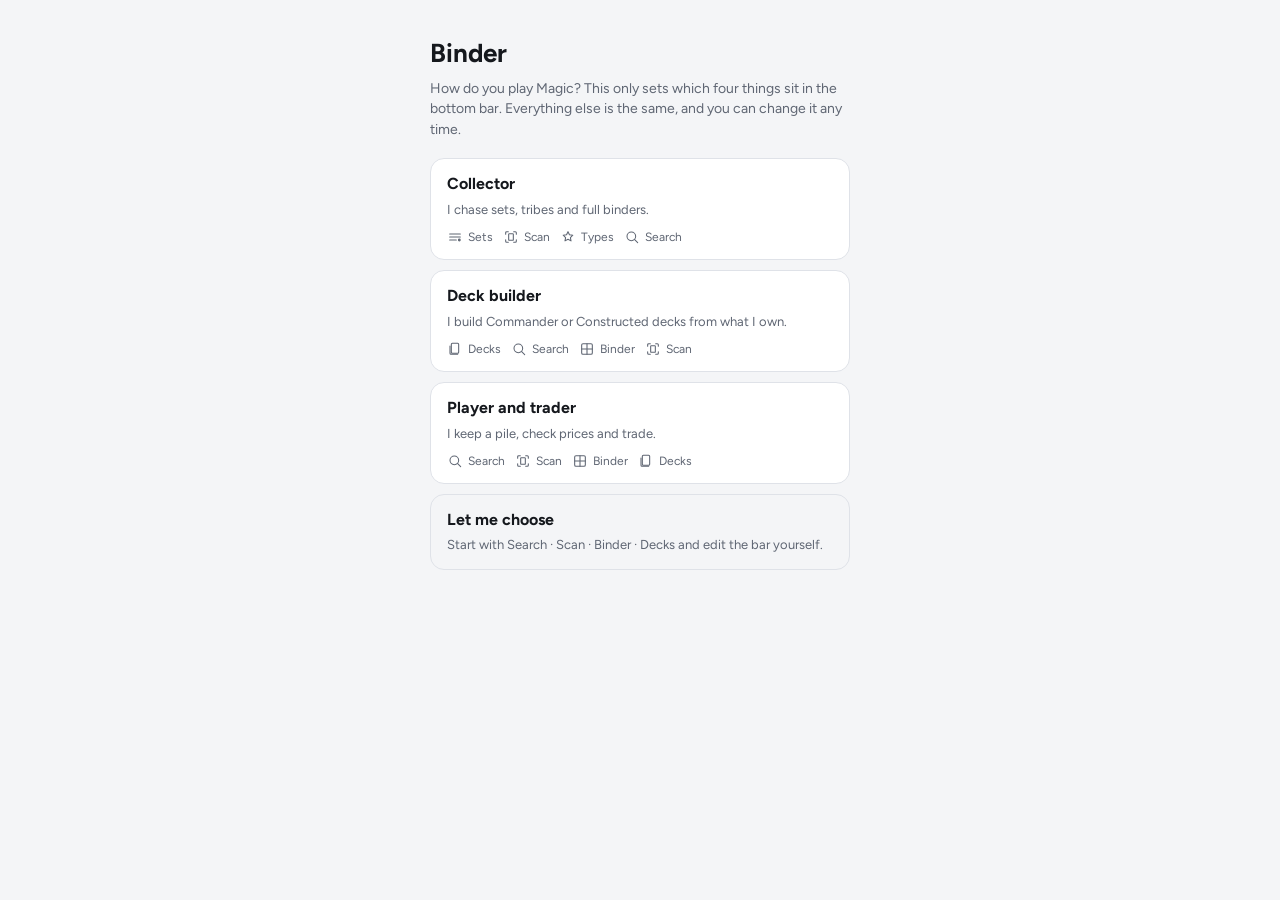
==== index.html @ 67ba95e0 "Live scanning: foil-tolerant presence timer, duplicate guard A foil full-art land sat on "Hold still" ====
<!doctype html>
<html lang="en">
<head>
<meta charset="utf-8">
<meta name="viewport" content="width=device-width,initial-scale=1,viewport-fit=cover">
<title>Binder</title>
<meta name="description" content="Offline Magic: The Gathering collection tracker. Scan a card with the camera, it goes in the binder.">
<meta name="theme-color" content="#121417" media="(prefers-color-scheme: dark)">
<meta name="theme-color" content="#f4f5f7" media="(prefers-color-scheme: light)">
<meta name="apple-mobile-web-app-capable" content="yes">
<meta name="apple-mobile-web-app-status-bar-style" content="black-translucent">
<meta name="apple-mobile-web-app-title" content="Binder">
<link rel="manifest" href="manifest.webmanifest">
<link rel="icon" href="icons/icon-192.png" type="image/png">
<link rel="apple-touch-icon" href="icons/icon-192.png">
<link rel="preconnect" href="https://fonts.googleapis.com">
<link rel="preconnect" href="https://fonts.gstatic.com" crossorigin>
<link rel="stylesheet" href="https://fonts.googleapis.com/css2?family=Figtree:wght@400;500;600;700&family=IBM+Plex+Mono:wght@400;500;600&display=swap">
<link rel="stylesheet" href="css/binder.css?v=20261018j">
</head>
<body>
<div class="app" id="app">
  <section class="screen on" id="v-loading"><div class="loading" aria-live="polite"><b>Binder</b><div id="ldmsg">Loading card index…</div><div class="bar"><i id="ldbar" style="width:3%"></i></div><div class="mu" id="ldsub" style="font-size:12px"></div></div></section>
  <section class="screen" id="v-search"></section>
  <section class="screen" id="v-scan"></section>
  <section class="screen" id="v-binder"></section>
  <section class="screen" id="v-decks"></section>
  <section class="screen" id="v-card"></section>
  <section class="screen" id="v-deck"></section>
  <section class="screen" id="v-review"></section>
  <section class="screen" id="v-sets"></section>
  <section class="screen" id="v-types"></section>
  <section class="screen" id="v-checklist"></section>
  <section class="screen" id="v-more"></section>
  <section class="screen" id="v-archetype"></section>
  <nav class="tabbar" id="tabbar" hidden aria-label="Sections"></nav>
</div>
<div class="overlay" id="overlay"><div class="sheet" id="sheet" role="dialog" aria-modal="true"></div></div>
<div class="toast" id="toast" role="status" aria-live="polite"></div>
<script src="js/vendor/tesseract.min.js?v=5.1.1"></script>
<script src="js/binder.js?v=20261018j"></script>
</body>
</html>
---- css/binder.css ----
/* Binder — mana-coded theme. Dark-first; light values under prefers-color-scheme and data-theme. Colour identity is a stripe + pips, everything else neutral. */
:root{
  --bg:#121417; --fg:#eceef1; --mu:#9aa2ad; --ln:#2a2f36; --sf:#1b1f24; --sf2:#232830; --ac:#e6e8ec; --aci:#121417; --acs:#343941;
  --ok:#5fc08a; --oks:#1a3326; --wn:#e0a84c; --wn-ink:#1a1407; --wns:#3b2e14; --bad:#e06a6a;
  --W:#e9dcb0; --U:#4f8fc9; --B:#8a7f94; --R:#d2604a; --G:#4f9a58; --C:#8d8d93;
  --sans:"Figtree",system-ui,-apple-system,"Segoe UI",sans-serif; --mono:"IBM Plex Mono",ui-monospace,Menlo,monospace;
  color-scheme:dark;
}
@media (prefers-color-scheme:light){ :root:not([data-theme="dark"]){
  --bg:#f4f5f7; --fg:#15181d; --mu:#5f6673; --ln:#dfe2e8; --sf:#ffffff; --sf2:#eef0f3; --ac:#15181d; --aci:#ffffff; --acs:#d9dce2;
  --ok:#1f7a45; --oks:#dff0e6; --wn:#8a5a00; --wn-ink:#ffffff; --wns:#fbeccb; --bad:#b23b3b;
  --W:#d9c98f; --U:#3f7fb8; --B:#5a5064; --R:#c4503a; --G:#3f8a4a; --C:#7d7d83; color-scheme:light } }
:root[data-theme="light"]{
  --bg:#f4f5f7; --fg:#15181d; --mu:#5f6673; --ln:#dfe2e8; --sf:#ffffff; --sf2:#eef0f3; --ac:#15181d; --aci:#ffffff; --acs:#d9dce2;
  --ok:#1f7a45; --oks:#dff0e6; --wn:#8a5a00; --wn-ink:#ffffff; --wns:#fbeccb; --bad:#b23b3b;
  --W:#d9c98f; --U:#3f7fb8; --B:#5a5064; --R:#c4503a; --G:#3f8a4a; --C:#7d7d83; color-scheme:light }

*{box-sizing:border-box}
[hidden]{display:none!important}
html,body{height:100%}
body{margin:0;background:var(--bg);color:var(--fg);font-family:var(--sans);font-size:14px;line-height:1.35;-webkit-font-smoothing:antialiased;caret-color:var(--fg);accent-color:var(--U);scrollbar-color:var(--ln) transparent;scrollbar-width:thin}
::selection{background:var(--acs);color:var(--fg)}
button,input,textarea{font:inherit;color:inherit}
button{background:none;border:0;padding:0;cursor:pointer;text-align:inherit}
button:focus-visible,input:focus-visible,textarea:focus-visible,[tabindex]:focus-visible{outline:2px solid var(--U);outline-offset:2px}
.app{height:100%;max-width:560px;margin:0 auto;display:flex;flex-direction:column;background:var(--bg)}
.screen{flex:1;min-height:0;overflow-y:auto;display:none;flex-direction:column;padding-block:12px 16px;padding-left:max(16px,env(safe-area-inset-left,0px));padding-right:max(16px,env(safe-area-inset-right,0px))}
.screen.on{display:flex}
@media (hover:hover){.row:hover,.recent:hover,.deckline:hover,.grid3 button:hover,.setrow:hover{background:var(--sf2)}.btn:hover{border-color:var(--mu)}.btn.pri:hover{opacity:.92}.chip:hover{border-color:var(--mu)}.tabbar button:hover{color:var(--fg)}}
.btn:active,.chip:active,.step button:active{transform:scale(.97)}
.row,.btn,.chip,.deckline,.grid3 button,.tabbar button{transition:background-color .15s,border-color .15s,transform .1s}
.tabbar{display:flex;border-top:1px solid var(--ln);background:var(--bg);padding-top:6px;padding-bottom:max(8px,env(safe-area-inset-bottom,0px));padding-left:max(6px,env(safe-area-inset-left,0px));padding-right:max(6px,env(safe-area-inset-right,0px))}
.tabbar button{flex:1;display:flex;flex-direction:column;align-items:center;gap:2px;font-size:11px;color:var(--mu);padding:4px 0;min-height:48px;justify-content:center;position:relative;border-radius:10px}
.tabbar button svg{width:24px;height:24px;fill:none;stroke:currentColor;stroke-width:1.6;stroke-linecap:round;stroke-linejoin:round}
.tabbar button.on{color:var(--fg);font-weight:600}.tabbar button.on svg{stroke-width:2.1}
.tabbar .badge{position:absolute;top:3px;left:calc(50% + 7px);background:var(--wn);color:var(--wn-ink);font-size:11px;font-weight:700;border-radius:999px;padding:0 5px;line-height:16px;min-width:16px;text-align:center}

.top{display:flex;align-items:center;justify-content:space-between;gap:10px;margin-bottom:10px;min-height:32px}
.top h1{font-size:18px;font-weight:700;margin:0;letter-spacing:-.01em}
.top .s{font-size:12px;color:var(--mu)}
.back{color:var(--fg);font-weight:600;font-size:14px;display:inline-flex;align-items:center;gap:4px;min-height:32px}
.in{display:flex;align-items:center;gap:8px;border:1px solid var(--ln);border-radius:10px;padding:0 12px;background:var(--sf);min-height:44px}
.in input{flex:1;min-width:0;background:none;border:0;padding:10px 0;font-size:15px}
.in input::placeholder{color:var(--mu)}
.in .x{color:var(--mu);min-width:28px;min-height:28px;display:flex;align-items:center;justify-content:center;font-size:16px}
.chips{display:flex;flex-wrap:wrap;gap:6px;margin-top:8px}
.chip{font-size:12.5px;padding:0 11px;min-height:34px;border:1px solid var(--ln);border-radius:999px;display:inline-flex;align-items:center;gap:6px;background:var(--sf);color:var(--fg)}
.chip.on{background:var(--ac);color:var(--aci);border-color:var(--ac)}
.chip.on .pip{box-shadow:0 0 0 1.5px var(--aci)}
.h{font-size:12px;text-transform:uppercase;letter-spacing:.06em;color:var(--mu);font-weight:600;padding:14px 2px 4px}
.lst{display:flex;flex-direction:column}
.row{display:flex;align-items:center;gap:10px;padding:0 2px;border-bottom:1px solid var(--ln);min-height:52px;min-width:0;width:100%;color:var(--fg)}
.row:last-child{border-bottom:0}
.row .tx{flex:1;min-width:0}
.row .n{font-weight:600;white-space:nowrap;overflow:hidden;text-overflow:ellipsis;font-size:14.5px}
.row .d{font-size:12.5px;color:var(--mu);white-space:nowrap;overflow:hidden;text-overflow:ellipsis;display:flex;align-items:center;gap:6px;margin-top:1px}
.row .d>span+span::before{content:"·";margin-right:6px;opacity:.6}
.row .tx .bar{margin-top:7px;width:100%}
.row.dim .n{color:var(--mu);font-weight:500}
.q{font-family:var(--mono);font-variant-numeric:tabular-nums;font-size:14px;min-width:34px;text-align:right;color:var(--mu)}
.q.own{color:var(--fg);font-weight:600}
.q small{display:block;font-size:11.5px;font-weight:400;color:var(--mu);margin-top:1px}
.stripe{width:4px;align-self:stretch;border-radius:2px;flex:0 0 auto;background:var(--ln);min-height:36px}
.stripe.W{background:var(--W)}.stripe.U{background:var(--U)}.stripe.B{background:var(--B)}.stripe.R{background:var(--R)}.stripe.G{background:var(--G)}.stripe.C{background:var(--C)}
.pips{display:inline-flex;gap:2px;vertical-align:middle;flex:0 0 auto}
.pip{width:11px;height:11px;border-radius:50%;display:inline-block;border:1px solid rgba(0,0,0,.25);font-size:8px;line-height:10px;text-align:center;font-family:var(--mono);color:#1a1a1a;background:var(--C)}
.pip.W{background:var(--W)}.pip.U{background:var(--U)}.pip.B{background:var(--B)}.pip.R{background:var(--R)}.pip.G{background:var(--G)}
.pill{display:inline-flex;align-items:center;gap:4px;font-size:12px;padding:0 8px;min-height:22px;border-radius:999px;background:var(--sf2);border:1px solid var(--ln);white-space:nowrap;color:var(--fg)}
.pill.ok{color:var(--ok);background:var(--oks);border-color:transparent}
.pill.wn{color:var(--wn);background:var(--wns);border-color:transparent}
.btn{display:inline-flex;align-items:center;justify-content:center;gap:6px;padding:0 14px;min-height:44px;border-radius:10px;font-weight:600;font-size:14px;border:1px solid var(--ln);background:var(--sf);color:var(--fg);width:100%}
.btn.pri{background:var(--ac);color:var(--aci);border-color:var(--ac)}
.btn.ghost{background:transparent}
.btn.sm{min-height:36px;font-size:13px;padding:0 12px;width:auto}
.btn[disabled]{opacity:.45;cursor:default}
.btnrow{display:flex;gap:8px;margin-top:12px}.btnrow .btn{flex:1}
.card{background:var(--sf2);border:1.5px solid var(--ln);border-radius:6px;position:relative;overflow:hidden;flex:0 0 auto;display:flex;flex-direction:column;text-align:left}
.card .ttl{font-size:11.5px;font-weight:600;line-height:1.2;padding:5px 6px 2px;display:-webkit-box;-webkit-line-clamp:2;-webkit-box-orient:vertical;overflow:hidden;color:var(--fg);min-height:32px}
.card .art{flex:1;margin:3px 5px;border-radius:3px;background:var(--bg);min-height:0}
.card .ft{font-size:11px;color:var(--mu);padding:2px 6px 5px;display:flex;justify-content:space-between;gap:6px;align-items:center;min-width:0}
.card .ft span{white-space:nowrap;overflow:hidden;text-overflow:ellipsis}
.card .ft .pips{flex:0 0 auto}
.card.sm{width:34px;height:48px;border-radius:4px}.card.sm .ttl,.card.sm .ft{display:none}.card.sm .art{margin:4px}
.card.md{width:104px;height:146px}.card.lg{width:120px;height:168px}
.card.lg .ttl{font-size:13px;min-height:36px}.card.lg .ft{font-size:11.5px}
.card.W{border-color:var(--W)}.card.U{border-color:var(--U)}.card.B{border-color:var(--B)}.card.R{border-color:var(--R)}.card.G{border-color:var(--G)}.card.C{border-color:var(--C)}
.card.M{border-image:linear-gradient(var(--ci1),var(--ci2)) 1}
.card img.ci{position:absolute;inset:0;width:100%;height:100%;object-fit:cover;background:transparent}
.card.sm img.ci{object-fit:cover;object-position:center 18%}
.card .foil{position:absolute;right:5px;top:5px;width:9px;height:9px;border-radius:50%;background:linear-gradient(135deg,var(--U),var(--W),var(--R));box-shadow:0 0 0 1.5px var(--sf2)}
.card.ph{border-style:dashed;background:transparent}.card.ph .art{background:transparent}
.grid3{display:grid;grid-template-columns:repeat(3,1fr);gap:10px 8px;justify-items:center;touch-action:pan-y}
.grid3 button{display:flex;flex-direction:column;align-items:center;gap:5px;width:100%;padding:4px 0 6px;border-radius:10px}
.grid3 .lbl{font-size:12px;color:var(--mu);max-width:100%;white-space:nowrap;overflow:hidden;text-overflow:ellipsis;font-family:var(--mono);font-variant-numeric:tabular-nums}
.grid3 .lbl b{color:var(--fg);font-weight:600}
.kv{display:grid;grid-template-columns:auto 1fr;gap:6px 14px;font-size:13px;margin:0}.kv dt{color:var(--mu)}.kv dd{margin:0}
.step{display:inline-flex;align-items:center;border:1px solid var(--ln);border-radius:10px;overflow:hidden;background:var(--sf)}
.step button{min-width:44px;height:44px;display:flex;align-items:center;justify-content:center;font-size:18px;font-weight:600}
.step .v{font-family:var(--mono);font-variant-numeric:tabular-nums;border-left:1px solid var(--ln);border-right:1px solid var(--ln);min-width:44px;height:44px;display:flex;align-items:center;justify-content:center;font-weight:600;font-size:15px}
.sect{background:var(--sf);border:1px solid var(--ln);border-radius:12px;padding:10px 12px}
.sect.warn{border-color:var(--wn)}
.mu{color:var(--mu)}.mono{font-family:var(--mono);font-variant-numeric:tabular-nums}
.empty{color:var(--mu);padding:28px 8px;text-align:center;font-size:13.5px;line-height:1.5}
.note{font-size:12px;color:var(--mu);margin-top:8px;line-height:1.45}
.oracle{font-size:13px;line-height:1.45;white-space:pre-wrap;color:var(--fg)}
.overlay{position:fixed;inset:0;background:rgba(0,0,0,.45);display:flex;align-items:flex-end;justify-content:center;z-index:20;visibility:hidden;opacity:0;transition:opacity .18s,visibility 0s .18s}
.overlay.on{visibility:visible;opacity:1;transition:opacity .18s}
.overlay .sheet{transform:translateY(24px);transition:transform .22s cubic-bezier(.2,.8,.2,1)}
.overlay.on .sheet{transform:none}
.sheet{width:100%;max-width:560px;background:var(--sf);border-radius:18px 18px 0 0;padding:8px 16px;padding-bottom:max(16px,env(safe-area-inset-bottom,0px));border-top:1px solid var(--ln);max-height:88%;overflow-y:auto}
.sheet .grab{width:36px;height:4px;border-radius:2px;background:var(--ln);margin:0 auto 10px}
.compare{display:flex;gap:14px;align-items:flex-start;justify-content:center}
.compare .col{display:flex;flex-direction:column;align-items:center;gap:4px;font-size:11px;color:var(--mu);min-width:0}
.crop{width:96px;height:134px;border-radius:5px;background:var(--sf2);border:1px solid var(--ln);overflow:hidden;position:relative}
.crop img{width:100%;height:100%;object-fit:cover}
.crop:empty::after{content:"no photo";position:absolute;inset:0;display:flex;align-items:center;justify-content:center;font-size:11px;color:var(--mu)}
.conf{height:6px;border-radius:3px;background:var(--ln);overflow:hidden;flex:1}
.conf i{display:block;height:100%;background:var(--ok)}
.conf.wn i{background:var(--wn)}.conf.bad i{background:var(--bad)}
.meter{display:flex;align-items:center;gap:8px;font-family:var(--mono);font-size:12px;color:var(--mu)}
.tray{display:flex;gap:6px;align-items:flex-end;overflow-x:auto;padding:4px 0;scrollbar-width:none}
.sidetabs{display:flex;gap:4px;margin-bottom:10px}
.sidetabs button{flex:1;min-height:34px;border-radius:8px;border:1px solid var(--ln);background:var(--sf);font-size:12px;font-weight:600;color:var(--mu);display:flex;align-items:center;justify-content:center;gap:4px}
.sidetabs button.on{color:var(--fg);border-color:var(--fg)}
.dots{display:flex;gap:5px;justify-content:center;margin:10px 0;flex-wrap:wrap}
.dots i{width:6px;height:6px;border-radius:50%;background:var(--ln)}.dots i.on{background:var(--fg)}
textarea{width:100%;min-height:120px;background:var(--sf);border:1px solid var(--ln);border-radius:10px;padding:10px 12px;font-family:var(--mono);font-size:12.5px;resize:vertical}
.deckline{display:flex;align-items:center;gap:8px;min-height:44px;border-bottom:1px solid var(--ln);width:100%;color:var(--fg)}
.deckline[disabled]{cursor:default}.deckline[disabled] .nm{color:var(--mu);font-style:italic}
.deckline .qn{font-family:var(--mono);color:var(--mu);width:18px;font-size:12px}
.deckline .nm{flex:1;min-width:0;white-space:nowrap;overflow:hidden;text-overflow:ellipsis;font-weight:500}
.deckline.ok .nm{color:var(--mu);font-weight:400}
.deckline .st{font-family:var(--mono);font-size:12px;color:var(--wn);font-weight:600}
.deckline.ok .st{color:var(--ok);font-weight:500}
.bar{height:6px;border-radius:3px;background:var(--ln);overflow:hidden}.bar i{display:block;height:100%;background:var(--fg)}
.toast{position:fixed;left:50%;bottom:calc(72px + env(safe-area-inset-bottom,0px));transform:translateX(-50%);background:var(--ac);color:var(--aci);padding:9px 14px;border-radius:10px;font-size:13px;font-weight:600;opacity:0;transition:opacity .2s;pointer-events:none;z-index:30;max-width:90%;white-space:nowrap;overflow:hidden;text-overflow:ellipsis}
.toast.on{opacity:1}
.toast button{pointer-events:auto;margin-left:10px;text-decoration:underline}
.cam{border:1px dashed var(--ln);border-radius:14px;min-height:240px;display:flex;flex-direction:column;align-items:center;justify-content:center;gap:10px;background:var(--sf);text-align:center;padding:16px;position:relative;overflow:hidden}
.cam img{position:absolute;inset:0;width:100%;height:100%;object-fit:cover;opacity:.3}
.cam .guide{width:120px;height:168px;border:2px dashed var(--mu);border-radius:8px;position:relative;z-index:1}
.cam label,.cam .z{position:relative;z-index:1}
.cam .demo{font-size:12.5px;color:var(--mu);text-decoration:underline;text-underline-offset:3px;min-height:36px;padding:0 8px}
input[type=file]{position:absolute;width:1px;height:1px;opacity:0;pointer-events:none}
.loading{flex:1;display:flex;flex-direction:column;align-items:center;justify-content:center;gap:12px;color:var(--mu);text-align:center;padding:24px}
.loading b{color:var(--fg);font-size:18px}
.loading .bar{width:220px}
@media (prefers-reduced-motion:reduce){.toast,.overlay,.overlay .sheet,.row,.btn,.chip,.deckline,.grid3 button,.tabbar button{transition:none}.btn:active,.chip:active,.step button:active{transform:none}}

.cam video{position:absolute;inset:0;width:100%;height:100%;object-fit:cover;background:#000}
.cam.live{min-height:380px;border-style:solid;border-color:var(--ln);padding:0;justify-content:flex-end;gap:0}
.cam.live .guide{position:absolute;left:50%;top:44%;transform:translate(-50%,-50%);width:min(62%,230px);aspect-ratio:63/88;height:auto;border-color:rgba(255,255,255,.85);box-shadow:0 0 0 2000px rgba(0,0,0,.35)}
.cam.live .ctl{position:relative;z-index:4;width:100%;display:flex;gap:8px;padding:10px;background:linear-gradient(transparent,rgba(0,0,0,.6))}
.cam.live .ctl .btn{flex:1;background:rgba(20,22,26,.85);border-color:rgba(255,255,255,.2);color:#fff}
.cam.live .ctl .btn.pri{background:#fff;color:#111;border-color:#fff}
.cam.live #ocrmsg{position:absolute;left:0;right:0;top:10px;z-index:2;color:#fff;text-shadow:0 1px 2px rgba(0,0,0,.6)}
.cam.live .busy{position:absolute;inset:0 0 64px;z-index:3;background:rgba(0,0,0,.45);display:flex;flex-direction:column;gap:12px;align-items:center;justify-content:center;color:#fff;font-weight:600}
.cam.live .busy .btn{width:auto;background:rgba(20,22,26,.85);border-color:rgba(255,255,255,.3);color:#fff}
.cam.live .ctl .btn{font-size:12.5px;padding:0 8px}
.livehint{position:absolute;left:50%;transform:translateX(-50%);bottom:72px;z-index:2;text-align:center;color:#fff;font-size:12.5px;min-height:16px;pointer-events:none;background:rgba(0,0,0,.55);border-radius:999px;padding:3px 10px;max-width:90%}
.livehint:empty{display:none}
.livebanner{position:absolute;left:10px;right:10px;top:10px;z-index:4;display:flex;align-items:center;gap:10px;padding:8px 10px;border-radius:12px;background:var(--sf);color:var(--fg);border:1px solid var(--ln);box-shadow:0 6px 20px rgba(0,0,0,.35)}
.livebanner.ok{border-color:var(--ok)}.livebanner.review{border-color:var(--wn)}
.livebanner .tx{flex:1;min-width:0}.livebanner .n{font-weight:700;white-space:nowrap;overflow:hidden;text-overflow:ellipsis}.livebanner .d{font-size:12px;color:var(--mu);white-space:nowrap;overflow:hidden;text-overflow:ellipsis}
.livebanner .btn{width:auto;min-height:34px}
.livebanner[hidden]{display:none}
#livetray{min-height:60px}

/* Collection segments, checklist grid */
.lnk{color:inherit;text-decoration:underline;text-decoration-color:var(--ln);text-underline-offset:3px;font:inherit}
.row .d>*{flex:none}
.row .d>.lnk{flex:0 1 auto;min-width:0;overflow:hidden;text-overflow:ellipsis;white-space:nowrap;text-align:left}
.lnk:hover{text-decoration-color:var(--mu)}
.slots{display:grid;gap:10px 8px;justify-items:center;touch-action:pan-y pinch-zoom}
.slots.cols3{grid-template-columns:repeat(3,1fr)}.slots.cols4{grid-template-columns:repeat(4,1fr)}.slots.cols5{grid-template-columns:repeat(5,1fr)}.slots.cols6{grid-template-columns:repeat(6,1fr)}
.slot{position:relative;display:flex;flex-direction:column;align-items:center;gap:4px;width:100%;padding:2px 0 4px;border-radius:10px}
.slot{min-width:0}
.slot .card.md{width:100%;max-width:100%;height:auto;aspect-ratio:63/88}
.slots.cols3 .card .ttl{font-size:11.5px}.slots.cols4 .card .ttl{font-size:10px;min-height:26px}.slots.cols5 .card .ttl,.slots.cols6 .card .ttl{font-size:8px;min-height:20px;padding:3px 4px 1px}
.slots.cols5 .card .ft,.slots.cols6 .card .ft{display:none}
.slot.miss .card{border-style:dashed;opacity:.9}
.slot.miss .card img.ci{filter:grayscale(1) brightness(.75) contrast(.9);opacity:.55}
.slot.miss .card .ttl{color:var(--mu)}
.slot .num{font-size:11px;color:var(--mu)}
.slot .cnt{position:absolute;right:6px;top:6px;background:var(--fg);color:var(--bg);font-size:11px;font-weight:600;border-radius:999px;padding:1px 6px}
.slot .addq{position:absolute;right:4px;bottom:22px;width:32px;height:32px;border-radius:50%;background:var(--sf);border:1px solid var(--ln);color:var(--fg);font-size:18px;line-height:30px;text-align:center;font-weight:600;cursor:pointer}
.slot .pr{position:absolute;left:6px;bottom:24px;font-size:10.5px;background:var(--bg);color:var(--fg);border-radius:4px;padding:0 4px;opacity:.9}
.slots.cols5 .pr,.slots.cols6 .pr,.slots.cols5 .addq,.slots.cols6 .addq{display:none}
.slots.cols5 .cnt,.slots.cols6 .cnt{right:3px;top:3px;font-size:10px;padding:0 4px}
.row .rowbtn{display:flex;align-items:center;gap:10px;flex:1;min-width:0;color:inherit;min-height:52px}
.plus{width:44px;height:44px;border-radius:10px;border:1px solid var(--ln);background:var(--sf);font-size:20px;font-weight:600;color:var(--fg);flex:0 0 auto}
@media (hover:hover){.slot:hover{background:var(--sf2)}.plus:hover,.slot .addq:hover{border-color:var(--mu)}}

/* Tray, bar editor, archetype */
.traygrid{display:grid;grid-template-columns:repeat(4,1fr);gap:8px;margin-top:12px}
.trayitem{display:flex;flex-direction:column;align-items:center;gap:6px;padding:12px 4px 10px;border-radius:12px;border:1px solid var(--ln);background:var(--sf2);font-size:12px;font-weight:600;color:var(--fg);position:relative;min-height:72px}
.trayitem svg{width:24px;height:24px}
.trayitem .badge{position:absolute;top:6px;right:8px;background:var(--wn);color:var(--wn-ink);font-size:11px;font-weight:700;border-radius:999px;padding:0 5px;line-height:16px;min-width:16px;text-align:center}
.iconbtn{width:40px;height:40px;border-radius:9px;border:1px solid var(--ln);background:var(--sf);color:var(--fg);font-size:16px;line-height:1;flex:0 0 auto;display:inline-flex;align-items:center;justify-content:center;text-align:center;padding:0}
.iconbtn[disabled]{opacity:.35}
.row>svg{flex:0 0 auto;color:var(--mu)}
.arch{display:flex;flex-direction:column;gap:18px;max-width:420px;margin:0 auto;padding-block:24px}
.arch-head b{font-size:26px;font-weight:700;display:block;margin-bottom:8px}
.arch-head .mu{font-size:14px;line-height:1.45}
.arch-list{display:flex;flex-direction:column;gap:10px}
.arch-opt{display:flex;flex-direction:column;gap:6px;text-align:left;padding:14px 16px;border-radius:14px;border:1px solid var(--ln);background:var(--sf);color:var(--fg)}
.arch-opt.quiet{background:transparent}
.arch-name{font-weight:700;font-size:16px}
.arch-blurb{font-size:13px;color:var(--mu);line-height:1.4}
.arch-bar{display:flex;gap:10px;margin-top:4px;flex-wrap:wrap}
.arch-bar span{display:inline-flex;align-items:center;gap:5px;font-size:12px;color:var(--mu)}
.arch-bar svg{width:16px;height:16px}
@media (hover:hover){.arch-opt:hover,.trayitem:hover{border-color:var(--mu)}}
.arch-opt:active{transform:scale(.99)}

/* Fraction column: owned / total, right-aligned on a shared axis */
.frac{font-family:var(--mono);font-variant-numeric:tabular-nums;min-width:84px;text-align:right;display:flex;justify-content:flex-end;align-items:baseline;gap:4px;color:var(--mu);font-size:12.5px;flex:0 0 auto}
.frac b{font-size:15px;font-weight:600;color:var(--mu)}
.frac.own b{color:var(--fg)}.frac.ok b{color:var(--ok)}.frac.wn b{color:var(--wn)}
.setrow2,.typerow,.row:has(.frac){min-height:64px;padding-block:8px;align-items:center}
.q .dash{opacity:.5}
/* Chip rails: one horizontal line that scrolls instead of wrapping unevenly */
.chips.rail{flex-wrap:nowrap;overflow-x:auto;overflow-y:hidden;scrollbar-width:none;padding-bottom:2px;min-height:36px}
.chips.rail::-webkit-scrollbar{display:none}
.chips.rail .chip{flex:0 0 auto}
.chip .cnt{font-size:11px;opacity:.75;margin-left:2px}
.chipgap{flex:0 0 6px;border-left:1px solid var(--ln);margin:4px 2px;align-self:stretch}
/* Shared title + big number under a .top */
h2.title{font-size:20px;font-weight:700;line-height:1.15;margin:0;letter-spacing:-.01em;text-wrap:balance}
.bignum{display:flex;align-items:baseline;gap:8px;margin-top:8px}
.bignum>.mono:first-child{font-size:32px;font-weight:700;line-height:1;font-variant-numeric:tabular-nums}
/* Checklist slot: badge top-right, add button bottom-right over the card, number + price under */
.slot .under{display:flex;align-items:center;justify-content:center;gap:8px;min-height:16px}
.slot .pr{position:static;background:none;padding:0;opacity:1;color:var(--mu);font-size:11px}
.slot .addq{bottom:30px;right:6px;width:34px;height:34px;line-height:32px;box-shadow:0 2px 6px rgba(0,0,0,.25)}
.slots.cols4 .addq{width:28px;height:28px;line-height:26px;font-size:16px;bottom:26px}
.slots.cols5 .under .pr,.slots.cols6 .under .pr{display:none}
/* .top rhythm: same height whether it holds an h1 or a back link */
.top{min-height:36px}
.top .back{padding-right:6px}

/* Live scanner states on the guide frame, the capture flash, and sticky sheet actions */
.cam.live .guide{transition:border-color .18s,border-style .18s}
.cam.live .guide[data-state=hold]{border-style:solid;border-color:#fff}
.cam.live .guide[data-state=read]{border-style:solid;border-color:var(--wn);animation:guidepulse .9s ease-in-out infinite}
.cam.live .guide[data-state=ok]{border-style:solid;border-color:#5fd38a;box-shadow:0 0 0 2000px rgba(0,0,0,.35),0 0 0 4px rgba(95,211,138,.45)}
.cam.live .guide[data-state=review]{border-style:solid;border-color:var(--wn);box-shadow:0 0 0 2000px rgba(0,0,0,.35),0 0 0 4px rgba(233,180,81,.45)}
@keyframes guidepulse{0%,100%{box-shadow:0 0 0 2000px rgba(0,0,0,.35),0 0 0 0 rgba(233,180,81,.0)}50%{box-shadow:0 0 0 2000px rgba(0,0,0,.35),0 0 0 6px rgba(233,180,81,.5)}}
#flash{position:fixed;inset:0;z-index:60;background:#fff;opacity:0;pointer-events:none}
#flash.go{animation:camflash .5s ease-out}
@keyframes camflash{0%{opacity:.92}100%{opacity:0}}
@media (prefers-reduced-motion:reduce){#flash.go{animation-duration:.25s}.cam.live .guide[data-state=read]{animation:none}}
.sheet .stick{position:sticky;bottom:calc(-1*max(16px,env(safe-area-inset-bottom,0px)));margin:12px -16px calc(-1*max(16px,env(safe-area-inset-bottom,0px)));padding:10px 16px max(16px,env(safe-area-inset-bottom,0px));background:var(--sf);border-top:1px solid var(--ln)}
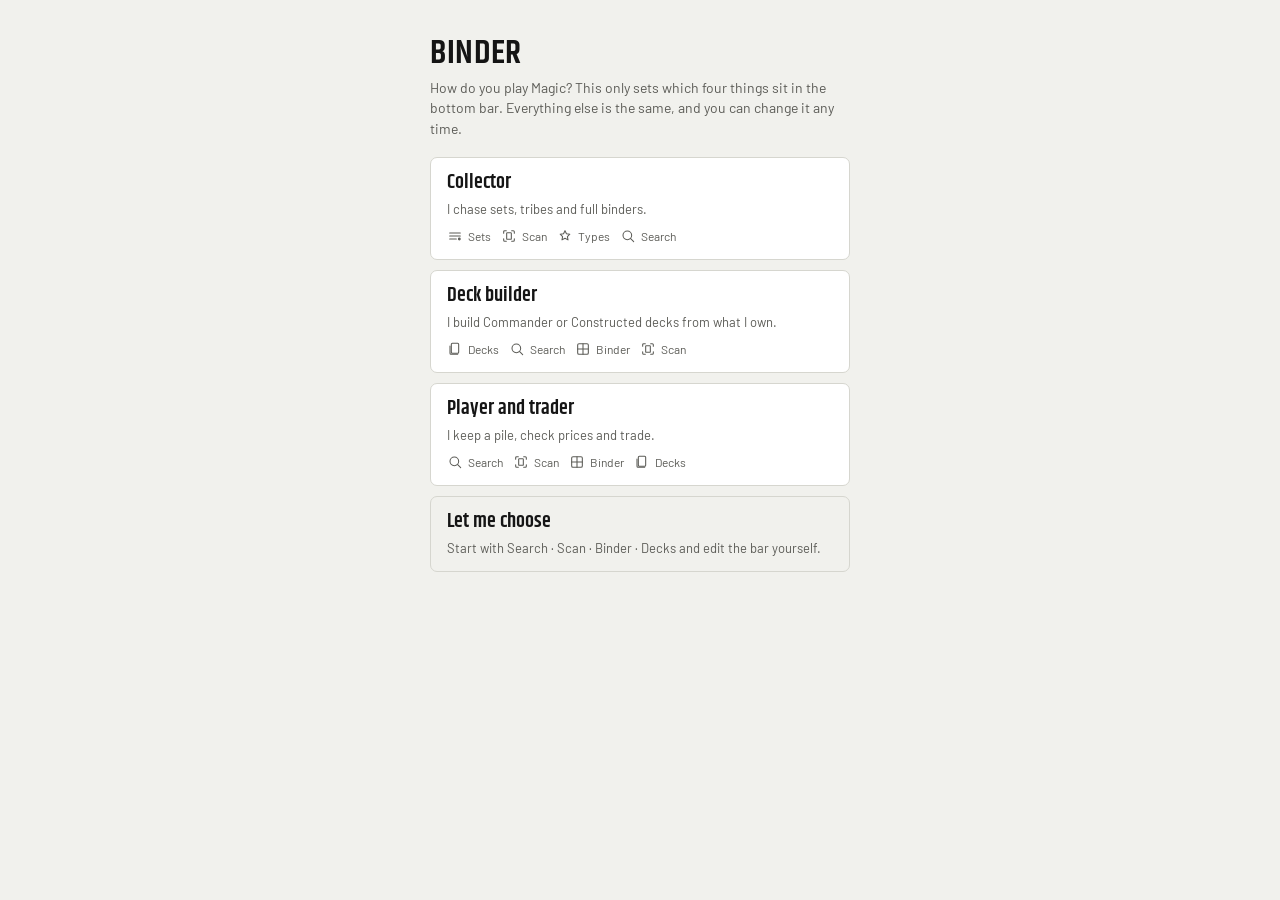
==== commit 52471316: "Top 8 theme with selectable colour schemes Replace the mana-coded look with "Top 8": charcoal tinted" ====
--- a/index.html
+++ b/index.html
@@ -5,18 +5,20 @@
 <meta name="viewport" content="width=device-width,initial-scale=1,viewport-fit=cover">
 <title>Binder</title>
 <meta name="description" content="Offline Magic: The Gathering collection tracker. Scan a card with the camera, it goes in the binder.">
-<meta name="theme-color" content="#121417" media="(prefers-color-scheme: dark)">
-<meta name="theme-color" content="#f4f5f7" media="(prefers-color-scheme: light)">
+<meta name="theme-color" content="#0c0c0e">
+<script>/* Apply the saved colour scheme before the first paint. Mirrors applyScheme() in js/binder.js. */
+(function(){try{var p=(JSON.parse(localStorage.getItem("binder-v2")||"{}").prefs)||{};var d=document.documentElement;var id=p.scheme||"gold";
+var A={W:["#e9dfc0","#1a1609","#121110","#1c1a17","#26231f","#33302a","#6b5a2a"],U:["#2b6fd0","#ffffff","#0b1017","#131a24","#1a2331","#263241","#1f63b8"],B:["#7d4fc9","#ffffff","#0d0b10","#17131c","#201a27","#2d2636","#5f3aa6"],R:["#d7301f","#ffffff","#120e0d","#1c1514","#261c1a","#352826","#c8281c"],G:["#257a42","#ffffff","#0b110e","#131b16","#1a241d","#25332a","#237a3e"],C:["#b8c0cc","#111111","#0e0f12","#17191d","#1f2227","#2c3038","#4a5563"]};
+var O={W:["#d9a441","#8a5f0e"],U:["#6cc3ff","#1b6fb0"],B:["#d9ccb3","#6f6252"],R:["#f2a93b","#a3500a"],G:["#b7d86a","#497310"],C:["#6fb6d6","#1f7398"]};
+if(id==="custom"){var a=A[p.schemeAcc]||A.R,o=O[p.schemeOwn]||O.W,k=["--s-acc","--s-aci","--s-bg","--s-sf","--s-sf2","--s-ln","--l-acc","--l-aci","--s-own","--l-own"],v=[a[0],a[1],a[2],a[3],a[4],a[5],a[6],"#ffffff",o[0],o[1]];for(var i=0;i<k.length;i++)d.style.setProperty(k[i],v[i]);}
+d.setAttribute("data-scheme",id);if(p.appearance==="dark"||p.appearance==="light")d.setAttribute("data-theme",p.appearance);}catch(e){}})();</script>
 <meta name="apple-mobile-web-app-capable" content="yes">
 <meta name="apple-mobile-web-app-status-bar-style" content="black-translucent">
 <meta name="apple-mobile-web-app-title" content="Binder">
 <link rel="manifest" href="manifest.webmanifest">
 <link rel="icon" href="icons/icon-192.png" type="image/png">
 <link rel="apple-touch-icon" href="icons/icon-192.png">
-<link rel="preconnect" href="https://fonts.googleapis.com">
-<link rel="preconnect" href="https://fonts.gstatic.com" crossorigin>
-<link rel="stylesheet" href="https://fonts.googleapis.com/css2?family=Figtree:wght@400;500;600;700&family=IBM+Plex+Mono:wght@400;500;600&display=swap">
-<link rel="stylesheet" href="css/binder.css?v=20261018j">
+<link rel="stylesheet" href="css/binder.css?v=20261018k">
 </head>
 <body>
 <div class="app" id="app">
@@ -38,6 +40,6 @@
 <div class="overlay" id="overlay"><div class="sheet" id="sheet" role="dialog" aria-modal="true"></div></div>
 <div class="toast" id="toast" role="status" aria-live="polite"></div>
 <script src="js/vendor/tesseract.min.js?v=5.1.1"></script>
-<script src="js/binder.js?v=20261018j"></script>
+<script src="js/binder.js?v=20261018k"></script>
 </body>
 </html>
--- a/css/binder.css
+++ b/css/binder.css
@@ -1,28 +1,54 @@
-/* Binder — mana-coded theme. Dark-first; light values under prefers-color-scheme and data-theme. Colour identity is a stripe + pips, everything else neutral. */
+/* Binder — "Top 8" theme. Two colours do the work: an action colour (buttons, filters, alerts) and an
+   owned colour (counts, progress, the active tab). The ground is black tinted toward the action colour;
+   light mode is the pairings sheet: paper, black type, the same two colours darkened. Colour identity
+   stays a stripe + pips. Schemes remap the --s-* / --l-* primitives; semantic tokens below never change name. */
+@font-face{font-family:"Khand";font-style:normal;font-weight:600;font-display:swap;src:url("../fonts/khand-latin-600-normal.woff2") format("woff2");unicode-range:U+0000-00FF,U+0131,U+0152-0153,U+02BB-02BC,U+02C6,U+02DA,U+02DC,U+0304,U+0308,U+0329,U+2000-206F,U+20AC,U+2122,U+2191,U+2193,U+2212,U+2215,U+FEFF,U+FFFD}
+@font-face{font-family:"Khand";font-style:normal;font-weight:700;font-display:swap;src:url("../fonts/khand-latin-700-normal.woff2") format("woff2");unicode-range:U+0000-00FF,U+0131,U+0152-0153,U+02BB-02BC,U+02C6,U+02DA,U+02DC,U+0304,U+0308,U+0329,U+2000-206F,U+20AC,U+2122,U+2191,U+2193,U+2212,U+2215,U+FEFF,U+FFFD}
+@font-face{font-family:"Barlow";font-style:normal;font-weight:400;font-display:swap;src:url("../fonts/barlow-latin-400-normal.woff2") format("woff2")}
+@font-face{font-family:"Barlow";font-style:normal;font-weight:500;font-display:swap;src:url("../fonts/barlow-latin-500-normal.woff2") format("woff2")}
+@font-face{font-family:"Barlow";font-style:normal;font-weight:600;font-display:swap;src:url("../fonts/barlow-latin-600-normal.woff2") format("woff2")}
+@font-face{font-family:"Barlow";font-style:normal;font-weight:700;font-display:swap;src:url("../fonts/barlow-latin-700-normal.woff2") format("woff2")}
+@font-face{font-family:"IBM Plex Mono";font-style:normal;font-weight:400;font-display:swap;src:url("../fonts/ibm-plex-mono-latin-400-normal.woff2") format("woff2")}
+@font-face{font-family:"IBM Plex Mono";font-style:normal;font-weight:500;font-display:swap;src:url("../fonts/ibm-plex-mono-latin-500-normal.woff2") format("woff2")}
+@font-face{font-family:"IBM Plex Mono";font-style:normal;font-weight:600;font-display:swap;src:url("../fonts/ibm-plex-mono-latin-600-normal.woff2") format("woff2")}
+
+/* Scheme primitives. --s-* are the dark values, --l-* the light ones. */
+:root{--s-acc:#d7301f;--s-aci:#ffffff;--s-own:#d9a441;--s-bg:#0c0c0e;--s-sf:#161618;--s-sf2:#1f1f23;--s-ln:#2b2b30;--l-acc:#c8281c;--l-aci:#ffffff;--l-own:#8a5f0e}
+:root[data-scheme="w"]{--s-acc:#e9dfc0;--s-aci:#1a1609;--s-own:#d9a441;--s-bg:#121110;--s-sf:#1c1a17;--s-sf2:#26231f;--s-ln:#33302a;--l-acc:#6b5a2a;--l-aci:#ffffff;--l-own:#8a5f0e}
+:root[data-scheme="u"]{--s-acc:#2b6fd0;--s-aci:#ffffff;--s-own:#6cc3ff;--s-bg:#0b1017;--s-sf:#131a24;--s-sf2:#1a2331;--s-ln:#263241;--l-acc:#1f63b8;--l-aci:#ffffff;--l-own:#1b6fb0}
+:root[data-scheme="b"]{--s-acc:#7d4fc9;--s-aci:#ffffff;--s-own:#d9ccb3;--s-bg:#0d0b10;--s-sf:#17131c;--s-sf2:#201a27;--s-ln:#2d2636;--l-acc:#5f3aa6;--l-aci:#ffffff;--l-own:#6f6252}
+:root[data-scheme="r"]{--s-acc:#d7301f;--s-aci:#ffffff;--s-own:#f2a93b;--s-bg:#120e0d;--s-sf:#1c1514;--s-sf2:#261c1a;--s-ln:#352826;--l-acc:#c8281c;--l-aci:#ffffff;--l-own:#a3500a}
+:root[data-scheme="g"]{--s-acc:#257a42;--s-aci:#ffffff;--s-own:#b7d86a;--s-bg:#0b110e;--s-sf:#131b16;--s-sf2:#1a241d;--s-ln:#25332a;--l-acc:#237a3e;--l-aci:#ffffff;--l-own:#497310}
+:root[data-scheme="c"]{--s-acc:#b8c0cc;--s-aci:#111111;--s-own:#6fb6d6;--s-bg:#0e0f12;--s-sf:#17191d;--s-sf2:#1f2227;--s-ln:#2c3038;--l-acc:#4a5563;--l-aci:#ffffff;--l-own:#1f7398}
+
 :root{
-  --bg:#121417; --fg:#eceef1; --mu:#9aa2ad; --ln:#2a2f36; --sf:#1b1f24; --sf2:#232830; --ac:#e6e8ec; --aci:#121417; --acs:#343941;
-  --ok:#5fc08a; --oks:#1a3326; --wn:#e0a84c; --wn-ink:#1a1407; --wns:#3b2e14; --bad:#e06a6a;
+  --bg:var(--s-bg); --fg:#f6f2e8; --mu:#9d9a92; --ln:var(--s-ln); --sf:var(--s-sf); --sf2:var(--s-sf2);
+  --ac:var(--s-acc); --aci:var(--s-aci); --own:var(--s-own); --acs:color-mix(in srgb,var(--s-acc) 30%,var(--s-bg));
+  --ok:#5fc08a; --oks:#1a3326; --wn:#f0c04a; --wn-ink:#1a1407; --wns:#3b2e14; --bad:#e06a6a;
   --W:#e9dcb0; --U:#4f8fc9; --B:#8a7f94; --R:#d2604a; --G:#4f9a58; --C:#8d8d93;
-  --sans:"Figtree",system-ui,-apple-system,"Segoe UI",sans-serif; --mono:"IBM Plex Mono",ui-monospace,Menlo,monospace;
+  --display:"Khand","Barlow Condensed","Arial Narrow",sans-serif; --sans:"Barlow",system-ui,-apple-system,"Segoe UI",sans-serif; --mono:"IBM Plex Mono",ui-monospace,Menlo,monospace;
+  --r:7px; --r-sm:5px;
   color-scheme:dark;
 }
 @media (prefers-color-scheme:light){ :root:not([data-theme="dark"]){
-  --bg:#f4f5f7; --fg:#15181d; --mu:#5f6673; --ln:#dfe2e8; --sf:#ffffff; --sf2:#eef0f3; --ac:#15181d; --aci:#ffffff; --acs:#d9dce2;
+  --bg:#f1f1ed; --fg:#151515; --mu:#5c5c57; --ln:#d6d6cf; --sf:#ffffff; --sf2:#e9e9e3;
+  --ac:var(--l-acc); --aci:var(--l-aci); --own:var(--l-own); --acs:color-mix(in srgb,var(--l-acc) 18%,#ffffff);
   --ok:#1f7a45; --oks:#dff0e6; --wn:#8a5a00; --wn-ink:#ffffff; --wns:#fbeccb; --bad:#b23b3b;
   --W:#d9c98f; --U:#3f7fb8; --B:#5a5064; --R:#c4503a; --G:#3f8a4a; --C:#7d7d83; color-scheme:light } }
 :root[data-theme="light"]{
-  --bg:#f4f5f7; --fg:#15181d; --mu:#5f6673; --ln:#dfe2e8; --sf:#ffffff; --sf2:#eef0f3; --ac:#15181d; --aci:#ffffff; --acs:#d9dce2;
+  --bg:#f1f1ed; --fg:#151515; --mu:#5c5c57; --ln:#d6d6cf; --sf:#ffffff; --sf2:#e9e9e3;
+  --ac:var(--l-acc); --aci:var(--l-aci); --own:var(--l-own); --acs:color-mix(in srgb,var(--l-acc) 18%,#ffffff);
   --ok:#1f7a45; --oks:#dff0e6; --wn:#8a5a00; --wn-ink:#ffffff; --wns:#fbeccb; --bad:#b23b3b;
   --W:#d9c98f; --U:#3f7fb8; --B:#5a5064; --R:#c4503a; --G:#3f8a4a; --C:#7d7d83; color-scheme:light }
 
 *{box-sizing:border-box}
 [hidden]{display:none!important}
 html,body{height:100%}
-body{margin:0;background:var(--bg);color:var(--fg);font-family:var(--sans);font-size:14px;line-height:1.35;-webkit-font-smoothing:antialiased;caret-color:var(--fg);accent-color:var(--U);scrollbar-color:var(--ln) transparent;scrollbar-width:thin}
+body{margin:0;background:var(--bg);color:var(--fg);font-family:var(--sans);font-size:15px;line-height:1.4;-webkit-font-smoothing:antialiased;caret-color:var(--ac);accent-color:var(--ac);scrollbar-color:var(--ln) transparent;scrollbar-width:thin}
 ::selection{background:var(--acs);color:var(--fg)}
 button,input,textarea{font:inherit;color:inherit}
 button{background:none;border:0;padding:0;cursor:pointer;text-align:inherit}
-button:focus-visible,input:focus-visible,textarea:focus-visible,[tabindex]:focus-visible{outline:2px solid var(--U);outline-offset:2px}
+button:focus-visible,input:focus-visible,textarea:focus-visible,[tabindex]:focus-visible{outline:2px solid var(--fg);outline-offset:2px}
 .app{height:100%;max-width:560px;margin:0 auto;display:flex;flex-direction:column;background:var(--bg)}
 .screen{flex:1;min-height:0;overflow-y:auto;display:none;flex-direction:column;padding-block:12px 16px;padding-left:max(16px,env(safe-area-inset-left,0px));padding-right:max(16px,env(safe-area-inset-right,0px))}
 .screen.on{display:flex}
@@ -30,24 +56,26 @@
 .btn:active,.chip:active,.step button:active{transform:scale(.97)}
 .row,.btn,.chip,.deckline,.grid3 button,.tabbar button{transition:background-color .15s,border-color .15s,transform .1s}
 .tabbar{display:flex;border-top:1px solid var(--ln);background:var(--bg);padding-top:6px;padding-bottom:max(8px,env(safe-area-inset-bottom,0px));padding-left:max(6px,env(safe-area-inset-left,0px));padding-right:max(6px,env(safe-area-inset-right,0px))}
-.tabbar button{flex:1;display:flex;flex-direction:column;align-items:center;gap:2px;font-size:11px;color:var(--mu);padding:4px 0;min-height:48px;justify-content:center;position:relative;border-radius:10px}
+.tabbar button{flex:1;display:flex;flex-direction:column;align-items:center;gap:2px;font-family:var(--display);font-size:13px;letter-spacing:.04em;text-transform:uppercase;color:var(--mu);padding:4px 0;min-height:48px;justify-content:center;position:relative;border-radius:var(--r-sm)}
 .tabbar button svg{width:24px;height:24px;fill:none;stroke:currentColor;stroke-width:1.6;stroke-linecap:round;stroke-linejoin:round}
 .tabbar button.on{color:var(--fg);font-weight:600}.tabbar button.on svg{stroke-width:2.1}
+.tabbar button.on::before{content:"";position:absolute;top:-7px;left:50%;width:12px;height:6px;margin-left:-6px;background:var(--own);clip-path:polygon(0 0,100% 0,50% 100%)}
 .tabbar .badge{position:absolute;top:3px;left:calc(50% + 7px);background:var(--wn);color:var(--wn-ink);font-size:11px;font-weight:700;border-radius:999px;padding:0 5px;line-height:16px;min-width:16px;text-align:center}
 
 .top{display:flex;align-items:center;justify-content:space-between;gap:10px;margin-bottom:10px;min-height:32px}
-.top h1{font-size:18px;font-weight:700;margin:0;letter-spacing:-.01em}
-.top .s{font-size:12px;color:var(--mu)}
+.top h1{font-family:var(--display);font-size:28px;font-weight:600;margin:0;letter-spacing:.02em;text-transform:uppercase;line-height:1}
+.top .s{font-size:12.5px;color:var(--mu)}
 .back{color:var(--fg);font-weight:600;font-size:14px;display:inline-flex;align-items:center;gap:4px;min-height:32px}
-.in{display:flex;align-items:center;gap:8px;border:1px solid var(--ln);border-radius:10px;padding:0 12px;background:var(--sf);min-height:44px}
+.in{display:flex;align-items:center;gap:8px;border:1px solid var(--ln);border-radius:var(--r);padding:0 12px;background:var(--sf);min-height:44px}
 .in input{flex:1;min-width:0;background:none;border:0;padding:10px 0;font-size:15px}
 .in input::placeholder{color:var(--mu)}
 .in .x{color:var(--mu);min-width:28px;min-height:28px;display:flex;align-items:center;justify-content:center;font-size:16px}
 .chips{display:flex;flex-wrap:wrap;gap:6px;margin-top:8px}
-.chip{font-size:12.5px;padding:0 11px;min-height:34px;border:1px solid var(--ln);border-radius:999px;display:inline-flex;align-items:center;gap:6px;background:var(--sf);color:var(--fg)}
+.chip{font-size:13px;font-weight:500;padding:0 11px;min-height:34px;border:1px solid var(--ln);border-radius:var(--r-sm);display:inline-flex;align-items:center;gap:6px;background:var(--sf);color:var(--fg)}
 .chip.on{background:var(--ac);color:var(--aci);border-color:var(--ac)}
 .chip.on .pip{box-shadow:0 0 0 1.5px var(--aci)}
-.h{font-size:12px;text-transform:uppercase;letter-spacing:.06em;color:var(--mu);font-weight:600;padding:14px 2px 4px}
+.chip .cnt,.frac,.q{font-variant-numeric:tabular-nums}
+.h{font-family:var(--display);font-size:15px;text-transform:uppercase;letter-spacing:.05em;color:var(--mu);font-weight:600;padding:16px 2px 5px;line-height:1.1}
 .lst{display:flex;flex-direction:column}
 .row{display:flex;align-items:center;gap:10px;padding:0 2px;border-bottom:1px solid var(--ln);min-height:52px;min-width:0;width:100%;color:var(--fg)}
 .row:last-child{border-bottom:0}
@@ -58,7 +86,7 @@
 .row .tx .bar{margin-top:7px;width:100%}
 .row.dim .n{color:var(--mu);font-weight:500}
 .q{font-family:var(--mono);font-variant-numeric:tabular-nums;font-size:14px;min-width:34px;text-align:right;color:var(--mu)}
-.q.own{color:var(--fg);font-weight:600}
+.q.own{color:var(--own);font-weight:600}
 .q small{display:block;font-size:11.5px;font-weight:400;color:var(--mu);margin-top:1px}
 .stripe{width:4px;align-self:stretch;border-radius:2px;flex:0 0 auto;background:var(--ln);min-height:36px}
 .stripe.W{background:var(--W)}.stripe.U{background:var(--U)}.stripe.B{background:var(--B)}.stripe.R{background:var(--R)}.stripe.G{background:var(--G)}.stripe.C{background:var(--C)}
@@ -68,19 +96,19 @@
 .pill{display:inline-flex;align-items:center;gap:4px;font-size:12px;padding:0 8px;min-height:22px;border-radius:999px;background:var(--sf2);border:1px solid var(--ln);white-space:nowrap;color:var(--fg)}
 .pill.ok{color:var(--ok);background:var(--oks);border-color:transparent}
 .pill.wn{color:var(--wn);background:var(--wns);border-color:transparent}
-.btn{display:inline-flex;align-items:center;justify-content:center;gap:6px;padding:0 14px;min-height:44px;border-radius:10px;font-weight:600;font-size:14px;border:1px solid var(--ln);background:var(--sf);color:var(--fg);width:100%}
+.btn{display:inline-flex;align-items:center;justify-content:center;gap:6px;padding:0 14px;min-height:44px;border-radius:var(--r);font-weight:600;font-size:14.5px;border:1px solid var(--ln);background:var(--sf);color:var(--fg);width:100%}
 .btn.pri{background:var(--ac);color:var(--aci);border-color:var(--ac)}
 .btn.ghost{background:transparent}
 .btn.sm{min-height:36px;font-size:13px;padding:0 12px;width:auto}
 .btn[disabled]{opacity:.45;cursor:default}
 .btnrow{display:flex;gap:8px;margin-top:12px}.btnrow .btn{flex:1}
-.card{background:var(--sf2);border:1.5px solid var(--ln);border-radius:6px;position:relative;overflow:hidden;flex:0 0 auto;display:flex;flex-direction:column;text-align:left}
+.card{background:var(--sf2);border:1.5px solid var(--ln);border-radius:var(--r-sm);position:relative;overflow:hidden;flex:0 0 auto;display:flex;flex-direction:column;text-align:left}
 .card .ttl{font-size:11.5px;font-weight:600;line-height:1.2;padding:5px 6px 2px;display:-webkit-box;-webkit-line-clamp:2;-webkit-box-orient:vertical;overflow:hidden;color:var(--fg);min-height:32px}
 .card .art{flex:1;margin:3px 5px;border-radius:3px;background:var(--bg);min-height:0}
 .card .ft{font-size:11px;color:var(--mu);padding:2px 6px 5px;display:flex;justify-content:space-between;gap:6px;align-items:center;min-width:0}
 .card .ft span{white-space:nowrap;overflow:hidden;text-overflow:ellipsis}
 .card .ft .pips{flex:0 0 auto}
-.card.sm{width:34px;height:48px;border-radius:4px}.card.sm .ttl,.card.sm .ft{display:none}.card.sm .art{margin:4px}
+.card.sm{width:34px;height:48px;border-radius:3px}.card.sm .ttl,.card.sm .ft{display:none}.card.sm .art{margin:4px}
 .card.md{width:104px;height:146px}.card.lg{width:120px;height:168px}
 .card.lg .ttl{font-size:13px;min-height:36px}.card.lg .ft{font-size:11.5px}
 .card.W{border-color:var(--W)}.card.U{border-color:var(--U)}.card.B{border-color:var(--B)}.card.R{border-color:var(--R)}.card.G{border-color:var(--G)}.card.C{border-color:var(--C)}
@@ -90,14 +118,14 @@
 .card .foil{position:absolute;right:5px;top:5px;width:9px;height:9px;border-radius:50%;background:linear-gradient(135deg,var(--U),var(--W),var(--R));box-shadow:0 0 0 1.5px var(--sf2)}
 .card.ph{border-style:dashed;background:transparent}.card.ph .art{background:transparent}
 .grid3{display:grid;grid-template-columns:repeat(3,1fr);gap:10px 8px;justify-items:center;touch-action:pan-y}
-.grid3 button{display:flex;flex-direction:column;align-items:center;gap:5px;width:100%;padding:4px 0 6px;border-radius:10px}
+.grid3 button{display:flex;flex-direction:column;align-items:center;gap:5px;width:100%;padding:4px 0 6px;border-radius:var(--r)}
 .grid3 .lbl{font-size:12px;color:var(--mu);max-width:100%;white-space:nowrap;overflow:hidden;text-overflow:ellipsis;font-family:var(--mono);font-variant-numeric:tabular-nums}
 .grid3 .lbl b{color:var(--fg);font-weight:600}
 .kv{display:grid;grid-template-columns:auto 1fr;gap:6px 14px;font-size:13px;margin:0}.kv dt{color:var(--mu)}.kv dd{margin:0}
-.step{display:inline-flex;align-items:center;border:1px solid var(--ln);border-radius:10px;overflow:hidden;background:var(--sf)}
+.step{display:inline-flex;align-items:center;border:1px solid var(--ln);border-radius:var(--r);overflow:hidden;background:var(--sf)}
 .step button{min-width:44px;height:44px;display:flex;align-items:center;justify-content:center;font-size:18px;font-weight:600}
 .step .v{font-family:var(--mono);font-variant-numeric:tabular-nums;border-left:1px solid var(--ln);border-right:1px solid var(--ln);min-width:44px;height:44px;display:flex;align-items:center;justify-content:center;font-weight:600;font-size:15px}
-.sect{background:var(--sf);border:1px solid var(--ln);border-radius:12px;padding:10px 12px}
+.sect{background:var(--sf);border:1px solid var(--ln);border-radius:var(--r);padding:10px 12px}
 .sect.warn{border-color:var(--wn)}
 .mu{color:var(--mu)}.mono{font-family:var(--mono);font-variant-numeric:tabular-nums}
 .empty{color:var(--mu);padding:28px 8px;text-align:center;font-size:13.5px;line-height:1.5}
@@ -107,11 +135,11 @@
 .overlay.on{visibility:visible;opacity:1;transition:opacity .18s}
 .overlay .sheet{transform:translateY(24px);transition:transform .22s cubic-bezier(.2,.8,.2,1)}
 .overlay.on .sheet{transform:none}
-.sheet{width:100%;max-width:560px;background:var(--sf);border-radius:18px 18px 0 0;padding:8px 16px;padding-bottom:max(16px,env(safe-area-inset-bottom,0px));border-top:1px solid var(--ln);max-height:88%;overflow-y:auto}
+.sheet{width:100%;max-width:560px;background:var(--sf);border-radius:14px 14px 0 0;padding:8px 16px;padding-bottom:max(16px,env(safe-area-inset-bottom,0px));border-top:1px solid var(--ln);max-height:88%;overflow-y:auto}
 .sheet .grab{width:36px;height:4px;border-radius:2px;background:var(--ln);margin:0 auto 10px}
 .compare{display:flex;gap:14px;align-items:flex-start;justify-content:center}
 .compare .col{display:flex;flex-direction:column;align-items:center;gap:4px;font-size:11px;color:var(--mu);min-width:0}
-.crop{width:96px;height:134px;border-radius:5px;background:var(--sf2);border:1px solid var(--ln);overflow:hidden;position:relative}
+.crop{width:96px;height:134px;border-radius:var(--r-sm);background:var(--sf2);border:1px solid var(--ln);overflow:hidden;position:relative}
 .crop img{width:100%;height:100%;object-fit:cover}
 .crop:empty::after{content:"no photo";position:absolute;inset:0;display:flex;align-items:center;justify-content:center;font-size:11px;color:var(--mu)}
 .conf{height:6px;border-radius:3px;background:var(--ln);overflow:hidden;flex:1}
@@ -120,11 +148,11 @@
 .meter{display:flex;align-items:center;gap:8px;font-family:var(--mono);font-size:12px;color:var(--mu)}
 .tray{display:flex;gap:6px;align-items:flex-end;overflow-x:auto;padding:4px 0;scrollbar-width:none}
 .sidetabs{display:flex;gap:4px;margin-bottom:10px}
-.sidetabs button{flex:1;min-height:34px;border-radius:8px;border:1px solid var(--ln);background:var(--sf);font-size:12px;font-weight:600;color:var(--mu);display:flex;align-items:center;justify-content:center;gap:4px}
+.sidetabs button{flex:1;min-height:34px;border-radius:var(--r-sm);border:1px solid var(--ln);background:var(--sf);font-size:12px;font-weight:600;color:var(--mu);display:flex;align-items:center;justify-content:center;gap:4px}
 .sidetabs button.on{color:var(--fg);border-color:var(--fg)}
 .dots{display:flex;gap:5px;justify-content:center;margin:10px 0;flex-wrap:wrap}
 .dots i{width:6px;height:6px;border-radius:50%;background:var(--ln)}.dots i.on{background:var(--fg)}
-textarea{width:100%;min-height:120px;background:var(--sf);border:1px solid var(--ln);border-radius:10px;padding:10px 12px;font-family:var(--mono);font-size:12.5px;resize:vertical}
+textarea{width:100%;min-height:120px;background:var(--sf);border:1px solid var(--ln);border-radius:var(--r);padding:10px 12px;font-family:var(--mono);font-size:12.5px;resize:vertical}
 .deckline{display:flex;align-items:center;gap:8px;min-height:44px;border-bottom:1px solid var(--ln);width:100%;color:var(--fg)}
 .deckline[disabled]{cursor:default}.deckline[disabled] .nm{color:var(--mu);font-style:italic}
 .deckline .qn{font-family:var(--mono);color:var(--mu);width:18px;font-size:12px}
@@ -132,13 +160,13 @@
 .deckline.ok .nm{color:var(--mu);font-weight:400}
 .deckline .st{font-family:var(--mono);font-size:12px;color:var(--wn);font-weight:600}
 .deckline.ok .st{color:var(--ok);font-weight:500}
-.bar{height:6px;border-radius:3px;background:var(--ln);overflow:hidden}.bar i{display:block;height:100%;background:var(--fg)}
-.toast{position:fixed;left:50%;bottom:calc(72px + env(safe-area-inset-bottom,0px));transform:translateX(-50%);background:var(--ac);color:var(--aci);padding:9px 14px;border-radius:10px;font-size:13px;font-weight:600;opacity:0;transition:opacity .2s;pointer-events:none;z-index:30;max-width:90%;white-space:nowrap;overflow:hidden;text-overflow:ellipsis}
+.bar{height:6px;border-radius:0;background:var(--ln);overflow:hidden;clip-path:polygon(0 0,100% 0,calc(100% - 5px) 100%,0 100%)}.bar i{display:block;height:100%;background:var(--own)}
+.toast{position:fixed;left:50%;bottom:calc(72px + env(safe-area-inset-bottom,0px));transform:translateX(-50%);background:var(--fg);color:var(--bg);padding:9px 14px;border-radius:var(--r);font-size:13px;font-weight:600;opacity:0;transition:opacity .2s;pointer-events:none;z-index:30;max-width:90%;white-space:nowrap;overflow:hidden;text-overflow:ellipsis}
 .toast.on{opacity:1}
 .toast button{pointer-events:auto;margin-left:10px;text-decoration:underline}
-.cam{border:1px dashed var(--ln);border-radius:14px;min-height:240px;display:flex;flex-direction:column;align-items:center;justify-content:center;gap:10px;background:var(--sf);text-align:center;padding:16px;position:relative;overflow:hidden}
+.cam{border:1px dashed var(--ln);border-radius:var(--r);min-height:240px;display:flex;flex-direction:column;align-items:center;justify-content:center;gap:10px;background:var(--sf);text-align:center;padding:16px;position:relative;overflow:hidden}
 .cam img{position:absolute;inset:0;width:100%;height:100%;object-fit:cover;opacity:.3}
-.cam .guide{width:120px;height:168px;border:2px dashed var(--mu);border-radius:8px;position:relative;z-index:1}
+.cam .guide{width:120px;height:168px;border:2px dashed var(--mu);border-radius:6px;position:relative;z-index:1}
 .cam label,.cam .z{position:relative;z-index:1}
 .cam .demo{font-size:12.5px;color:var(--mu);text-decoration:underline;text-underline-offset:3px;min-height:36px;padding:0 8px}
 input[type=file]{position:absolute;width:1px;height:1px;opacity:0;pointer-events:none}
@@ -152,14 +180,14 @@
 .cam.live .guide{position:absolute;left:50%;top:44%;transform:translate(-50%,-50%);width:min(62%,230px);aspect-ratio:63/88;height:auto;border-color:rgba(255,255,255,.85);box-shadow:0 0 0 2000px rgba(0,0,0,.35)}
 .cam.live .ctl{position:relative;z-index:4;width:100%;display:flex;gap:8px;padding:10px;background:linear-gradient(transparent,rgba(0,0,0,.6))}
 .cam.live .ctl .btn{flex:1;background:rgba(20,22,26,.85);border-color:rgba(255,255,255,.2);color:#fff}
-.cam.live .ctl .btn.pri{background:#fff;color:#111;border-color:#fff}
+.cam.live .ctl .btn.pri{background:var(--ac);color:var(--aci);border-color:var(--ac)}
 .cam.live #ocrmsg{position:absolute;left:0;right:0;top:10px;z-index:2;color:#fff;text-shadow:0 1px 2px rgba(0,0,0,.6)}
 .cam.live .busy{position:absolute;inset:0 0 64px;z-index:3;background:rgba(0,0,0,.45);display:flex;flex-direction:column;gap:12px;align-items:center;justify-content:center;color:#fff;font-weight:600}
 .cam.live .busy .btn{width:auto;background:rgba(20,22,26,.85);border-color:rgba(255,255,255,.3);color:#fff}
 .cam.live .ctl .btn{font-size:12.5px;padding:0 8px}
 .livehint{position:absolute;left:50%;transform:translateX(-50%);bottom:72px;z-index:2;text-align:center;color:#fff;font-size:12.5px;min-height:16px;pointer-events:none;background:rgba(0,0,0,.55);border-radius:999px;padding:3px 10px;max-width:90%}
 .livehint:empty{display:none}
-.livebanner{position:absolute;left:10px;right:10px;top:10px;z-index:4;display:flex;align-items:center;gap:10px;padding:8px 10px;border-radius:12px;background:var(--sf);color:var(--fg);border:1px solid var(--ln);box-shadow:0 6px 20px rgba(0,0,0,.35)}
+.livebanner{position:absolute;left:10px;right:10px;top:10px;z-index:4;display:flex;align-items:center;gap:10px;padding:8px 10px;border-radius:var(--r);background:var(--sf);color:var(--fg);border:1px solid var(--ln);box-shadow:0 6px 20px rgba(0,0,0,.35)}
 .livebanner.ok{border-color:var(--ok)}.livebanner.review{border-color:var(--wn)}
 .livebanner .tx{flex:1;min-width:0}.livebanner .n{font-weight:700;white-space:nowrap;overflow:hidden;text-overflow:ellipsis}.livebanner .d{font-size:12px;color:var(--mu);white-space:nowrap;overflow:hidden;text-overflow:ellipsis}
 .livebanner .btn{width:auto;min-height:34px}
@@ -173,7 +201,7 @@
 .lnk:hover{text-decoration-color:var(--mu)}
 .slots{display:grid;gap:10px 8px;justify-items:center;touch-action:pan-y pinch-zoom}
 .slots.cols3{grid-template-columns:repeat(3,1fr)}.slots.cols4{grid-template-columns:repeat(4,1fr)}.slots.cols5{grid-template-columns:repeat(5,1fr)}.slots.cols6{grid-template-columns:repeat(6,1fr)}
-.slot{position:relative;display:flex;flex-direction:column;align-items:center;gap:4px;width:100%;padding:2px 0 4px;border-radius:10px}
+.slot{position:relative;display:flex;flex-direction:column;align-items:center;gap:4px;width:100%;padding:2px 0 4px;border-radius:var(--r)}
 .slot{min-width:0}
 .slot .card.md{width:100%;max-width:100%;height:auto;aspect-ratio:63/88}
 .slots.cols3 .card .ttl{font-size:11.5px}.slots.cols4 .card .ttl{font-size:10px;min-height:26px}.slots.cols5 .card .ttl,.slots.cols6 .card .ttl{font-size:8px;min-height:20px;padding:3px 4px 1px}
@@ -182,30 +210,31 @@
 .slot.miss .card img.ci{filter:grayscale(1) brightness(.75) contrast(.9);opacity:.55}
 .slot.miss .card .ttl{color:var(--mu)}
 .slot .num{font-size:11px;color:var(--mu)}
-.slot .cnt{position:absolute;right:6px;top:6px;background:var(--fg);color:var(--bg);font-size:11px;font-weight:600;border-radius:999px;padding:1px 6px}
+.slot:not(.miss) .num{color:var(--own);font-weight:600}
+.slot .cnt{position:absolute;right:6px;top:6px;background:var(--own);color:var(--bg);font-size:11px;font-weight:600;border-radius:999px;padding:1px 6px}
 .slot .addq{position:absolute;right:4px;bottom:22px;width:32px;height:32px;border-radius:50%;background:var(--sf);border:1px solid var(--ln);color:var(--fg);font-size:18px;line-height:30px;text-align:center;font-weight:600;cursor:pointer}
 .slot .pr{position:absolute;left:6px;bottom:24px;font-size:10.5px;background:var(--bg);color:var(--fg);border-radius:4px;padding:0 4px;opacity:.9}
 .slots.cols5 .pr,.slots.cols6 .pr,.slots.cols5 .addq,.slots.cols6 .addq{display:none}
 .slots.cols5 .cnt,.slots.cols6 .cnt{right:3px;top:3px;font-size:10px;padding:0 4px}
 .row .rowbtn{display:flex;align-items:center;gap:10px;flex:1;min-width:0;color:inherit;min-height:52px}
-.plus{width:44px;height:44px;border-radius:10px;border:1px solid var(--ln);background:var(--sf);font-size:20px;font-weight:600;color:var(--fg);flex:0 0 auto}
+.plus{width:44px;height:44px;border-radius:var(--r);border:1px solid var(--ln);background:var(--sf);font-size:20px;font-weight:600;color:var(--fg);flex:0 0 auto}
 @media (hover:hover){.slot:hover{background:var(--sf2)}.plus:hover,.slot .addq:hover{border-color:var(--mu)}}
 
 /* Tray, bar editor, archetype */
 .traygrid{display:grid;grid-template-columns:repeat(4,1fr);gap:8px;margin-top:12px}
-.trayitem{display:flex;flex-direction:column;align-items:center;gap:6px;padding:12px 4px 10px;border-radius:12px;border:1px solid var(--ln);background:var(--sf2);font-size:12px;font-weight:600;color:var(--fg);position:relative;min-height:72px}
+.trayitem{display:flex;flex-direction:column;align-items:center;gap:6px;padding:12px 4px 10px;border-radius:var(--r);border:1px solid var(--ln);background:var(--sf2);font-size:12px;font-weight:600;color:var(--fg);position:relative;min-height:72px}
 .trayitem svg{width:24px;height:24px}
 .trayitem .badge{position:absolute;top:6px;right:8px;background:var(--wn);color:var(--wn-ink);font-size:11px;font-weight:700;border-radius:999px;padding:0 5px;line-height:16px;min-width:16px;text-align:center}
-.iconbtn{width:40px;height:40px;border-radius:9px;border:1px solid var(--ln);background:var(--sf);color:var(--fg);font-size:16px;line-height:1;flex:0 0 auto;display:inline-flex;align-items:center;justify-content:center;text-align:center;padding:0}
+.iconbtn{width:40px;height:40px;border-radius:var(--r-sm);border:1px solid var(--ln);background:var(--sf);color:var(--fg);font-size:16px;line-height:1;flex:0 0 auto;display:inline-flex;align-items:center;justify-content:center;text-align:center;padding:0}
 .iconbtn[disabled]{opacity:.35}
 .row>svg{flex:0 0 auto;color:var(--mu)}
 .arch{display:flex;flex-direction:column;gap:18px;max-width:420px;margin:0 auto;padding-block:24px}
-.arch-head b{font-size:26px;font-weight:700;display:block;margin-bottom:8px}
+.arch-head b{font-family:var(--display);font-size:34px;font-weight:600;display:block;margin-bottom:8px;text-transform:uppercase;letter-spacing:.02em;line-height:1}
 .arch-head .mu{font-size:14px;line-height:1.45}
 .arch-list{display:flex;flex-direction:column;gap:10px}
-.arch-opt{display:flex;flex-direction:column;gap:6px;text-align:left;padding:14px 16px;border-radius:14px;border:1px solid var(--ln);background:var(--sf);color:var(--fg)}
+.arch-opt{display:flex;flex-direction:column;gap:6px;text-align:left;padding:14px 16px;border-radius:var(--r);border:1px solid var(--ln);background:var(--sf);color:var(--fg)}
 .arch-opt.quiet{background:transparent}
-.arch-name{font-weight:700;font-size:16px}
+.arch-name{font-family:var(--display);font-weight:600;font-size:20px;line-height:1.1}
 .arch-blurb{font-size:13px;color:var(--mu);line-height:1.4}
 .arch-bar{display:flex;gap:10px;margin-top:4px;flex-wrap:wrap}
 .arch-bar span{display:inline-flex;align-items:center;gap:5px;font-size:12px;color:var(--mu)}
@@ -215,8 +244,8 @@
 
 /* Fraction column: owned / total, right-aligned on a shared axis */
 .frac{font-family:var(--mono);font-variant-numeric:tabular-nums;min-width:84px;text-align:right;display:flex;justify-content:flex-end;align-items:baseline;gap:4px;color:var(--mu);font-size:12.5px;flex:0 0 auto}
-.frac b{font-size:15px;font-weight:600;color:var(--mu)}
-.frac.own b{color:var(--fg)}.frac.ok b{color:var(--ok)}.frac.wn b{color:var(--wn)}
+.frac b{font-family:var(--display);font-size:19px;font-weight:600;color:var(--mu);line-height:1}
+.frac.own b{color:var(--own)}.frac.ok b{color:var(--ok)}.frac.wn b{color:var(--wn)}
 .setrow2,.typerow,.row:has(.frac){min-height:64px;padding-block:8px;align-items:center}
 .q .dash{opacity:.5}
 /* Chip rails: one horizontal line that scrolls instead of wrapping unevenly */
@@ -226,9 +255,9 @@
 .chip .cnt{font-size:11px;opacity:.75;margin-left:2px}
 .chipgap{flex:0 0 6px;border-left:1px solid var(--ln);margin:4px 2px;align-self:stretch}
 /* Shared title + big number under a .top */
-h2.title{font-size:20px;font-weight:700;line-height:1.15;margin:0;letter-spacing:-.01em;text-wrap:balance}
+h2.title{font-family:var(--display);font-size:26px;font-weight:600;line-height:1.05;margin:0;letter-spacing:.02em;text-transform:uppercase;text-wrap:balance}
 .bignum{display:flex;align-items:baseline;gap:8px;margin-top:8px}
-.bignum>.mono:first-child{font-size:32px;font-weight:700;line-height:1;font-variant-numeric:tabular-nums}
+.bignum>.mono:first-child{font-family:var(--display);font-size:46px;font-weight:600;line-height:.9;color:var(--own)}
 /* Checklist slot: badge top-right, add button bottom-right over the card, number + price under */
 .slot .under{display:flex;align-items:center;justify-content:center;gap:8px;min-height:16px}
 .slot .pr{position:static;background:none;padding:0;opacity:1;color:var(--mu);font-size:11px}
@@ -243,7 +272,7 @@
 .cam.live .guide{transition:border-color .18s,border-style .18s}
 .cam.live .guide[data-state=hold]{border-style:solid;border-color:#fff}
 .cam.live .guide[data-state=read]{border-style:solid;border-color:var(--wn);animation:guidepulse .9s ease-in-out infinite}
-.cam.live .guide[data-state=ok]{border-style:solid;border-color:#5fd38a;box-shadow:0 0 0 2000px rgba(0,0,0,.35),0 0 0 4px rgba(95,211,138,.45)}
+.cam.live .guide[data-state=ok]{border-style:solid;border-color:var(--own);box-shadow:0 0 0 2000px rgba(0,0,0,.35),0 0 0 4px color-mix(in srgb,var(--own) 45%,transparent)}
 .cam.live .guide[data-state=review]{border-style:solid;border-color:var(--wn);box-shadow:0 0 0 2000px rgba(0,0,0,.35),0 0 0 4px rgba(233,180,81,.45)}
 @keyframes guidepulse{0%,100%{box-shadow:0 0 0 2000px rgba(0,0,0,.35),0 0 0 0 rgba(233,180,81,.0)}50%{box-shadow:0 0 0 2000px rgba(0,0,0,.35),0 0 0 6px rgba(233,180,81,.5)}}
 #flash{position:fixed;inset:0;z-index:60;background:#fff;opacity:0;pointer-events:none}
@@ -251,3 +280,20 @@
 @keyframes camflash{0%{opacity:.92}100%{opacity:0}}
 @media (prefers-reduced-motion:reduce){#flash.go{animation-duration:.25s}.cam.live .guide[data-state=read]{animation:none}}
 .sheet .stick{position:sticky;bottom:calc(-1*max(16px,env(safe-area-inset-bottom,0px)));margin:12px -16px calc(-1*max(16px,env(safe-area-inset-bottom,0px)));padding:10px 16px max(16px,env(safe-area-inset-bottom,0px));background:var(--sf);border-top:1px solid var(--ln)}
+
+/* Top 8 corners: a cut, not a curve. corner-shape keeps borders on the bevel; browsers without it get the small radius. */
+@supports (corner-shape:bevel){
+  .btn,.chip,.sect,.card,.step,.in,.sheet,.arch-opt,.trayitem,.iconbtn,.plus,.cam,.livebanner,.toast,.tabbar button,.slot,.grid3 button,.sidetabs button,textarea,.crop,.card.sm,.slot .addq{corner-shape:bevel}
+  .sheet{border-radius:12px 12px 0 0}
+  .slot .addq{border-radius:6px}
+}
+/* Colour scheme controls (Settings and first-run) */
+.schemes{display:grid;grid-template-columns:repeat(2,1fr);gap:8px;margin-top:8px}
+.scheme{display:flex;align-items:center;gap:10px;min-height:48px;padding:0 12px;border:1px solid var(--ln);border-radius:var(--r);background:var(--sf);color:var(--fg);font-weight:600;font-size:14px;text-align:left}
+.scheme.on{border-color:var(--fg);box-shadow:inset 0 0 0 1px var(--fg)}
+.scheme .sw{width:26px;height:26px;border-radius:50%;flex:0 0 auto;border:1px solid rgba(0,0,0,.35)}
+.pipsel{display:flex;align-items:center;gap:10px;margin-top:10px;flex-wrap:wrap}
+.pipsel .lbl{font-size:13px;color:var(--mu);min-width:56px}
+.pipsel button{width:32px;height:32px;border-radius:50%;border:1px solid rgba(0,0,0,.35);flex:0 0 auto}
+.pipsel button[aria-pressed=true]{outline:2px solid var(--fg);outline-offset:3px}
+@supports (corner-shape:bevel){.scheme{corner-shape:bevel}}
